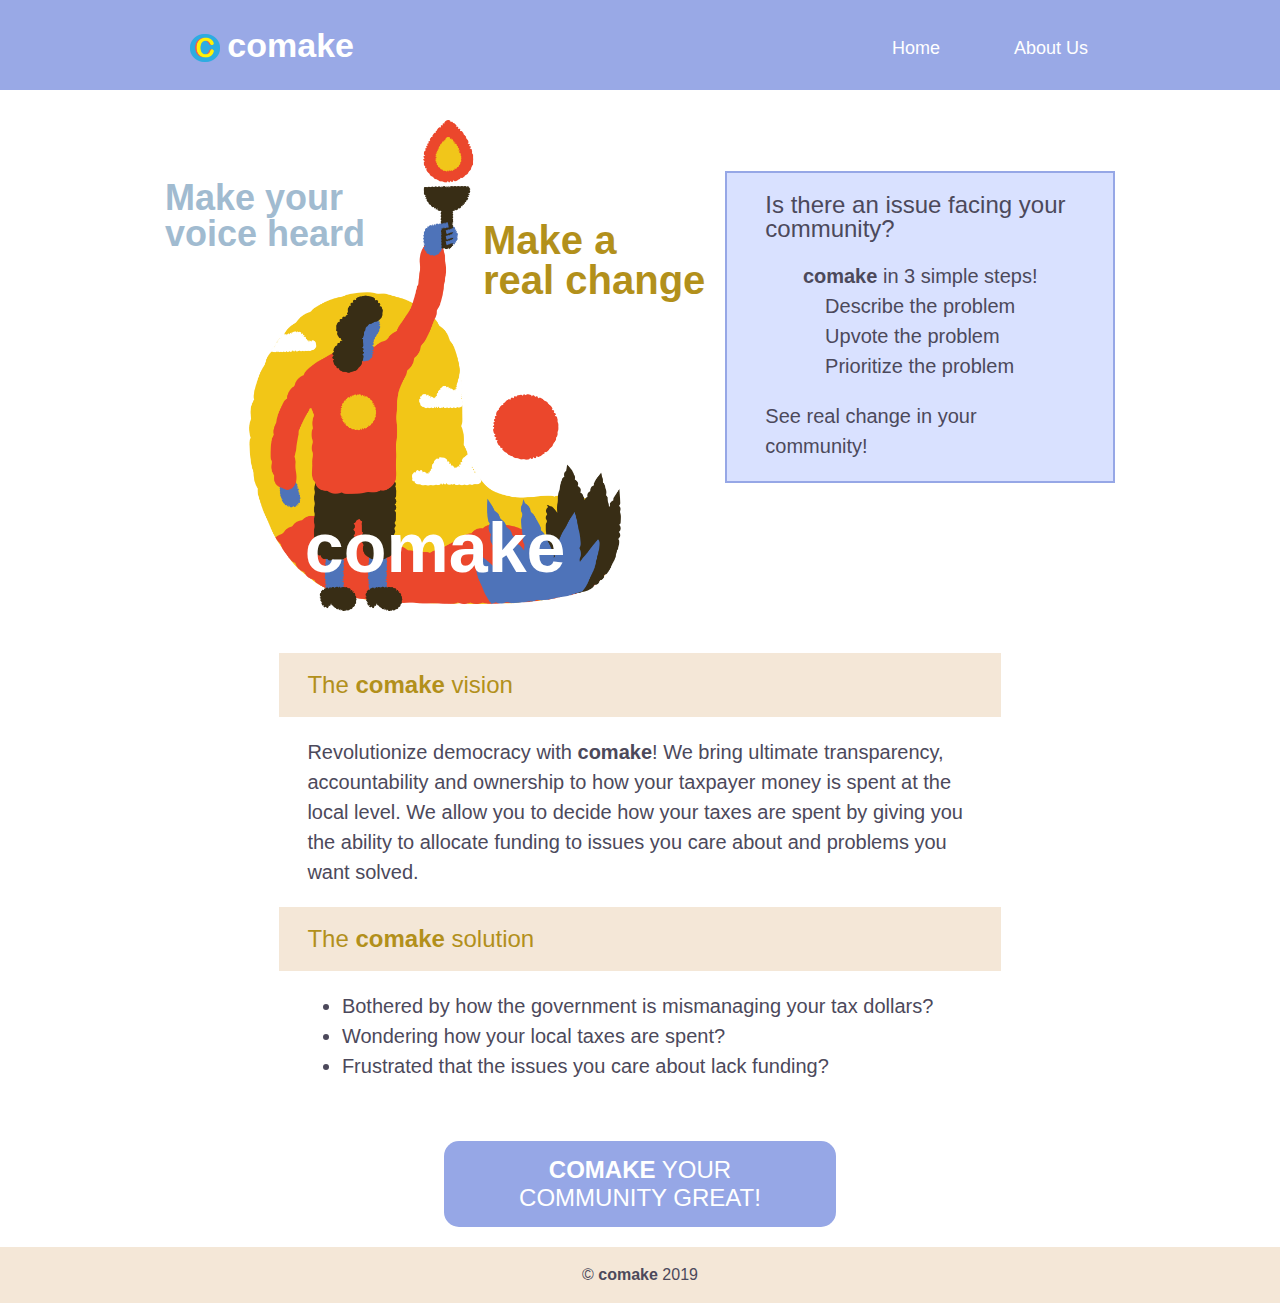
==== index.html @ a5e3b57f "Add logo" ====
<!DOCTYPE html>
<html lang="en">
  <head>
    <meta charset="UTF-8" />
    <meta name="viewport" content="width=device-width, initial-scale=1.0" />
    <meta http-equiv="X-UA-Compatible" content="ie=edge" />
    <title>Comake</title>
    <link rel="stylesheet" href="css/index.css" />
  </head>
  <body>
    <header class="nav-color">
      <div class="nav">
        <div class="logo">
          <img src="img/logo.png" alt="" />
          <h1>comake</h1>
        </div>
        <nav>
          <a href="index.html">Home</a>
          <a href="aboutus.html">About Us</a>
        </nav>
      </div>
    </header>

    <section class="wrapper">
      <div class="art">
        <div class="text1 fade1">
          Make your<br />
          voice heard
        </div>
        <div class="text2 fade2">
          Make a<br />
          real change
        </div>
        <div class="text3 fade3">
          comake
        </div>
        <div class="image">
          <img src="img/bermuda-success.png" alt="" />
        </div>
      </div>
      <div class="questions">
        <h2>Is there an issue facing your community?</h2>
        <p><strong>comake</strong> in 3 simple steps!</p>
        <ul>
          <li>Describe the problem</li>
          <li>Upvote the problem</li>
          <li>Prioritize the problem</li>
        </ul>
        <p>See real change in your community!</p>
      </div>
    </section>

    <section class="main">
      <div class="content about">
        <h2>The <strong>comake</strong> vision</h2>
        <p>
          Revolutionize democracy with <strong>comake</strong>! We bring
          ultimate transparency, accountability and ownership to how your
          taxpayer money is spent at the local level. We allow you to decide how
          your taxes are spent by giving you the ability to allocate funding to
          issues you care about and problems you want solved.
        </p>
      </div>
      <div class="content solutions">
        <h2>The <strong>comake</strong> solution</h2>
        <ul>
          <li>
            Bothered by how the government is mismanaging your tax dollars?
          </li>
          <li>Wondering how your local taxes are spent?</li>
          <li>
            Frustrated that the issues you care about lack funding?
          </li>
        </ul>
      </div>
    </section>

    <section class="login">
      <button><strong>comake</strong> your community great!</button>
    </section>

    <footer>&copy; <strong>comake</strong> 2019</footer>
  </body>
</html>
---- css/index.css ----
/** WARNING - USE AT OWN RISK */
/** IT IS AGAINST APPLE'S POLICY TO USE SF PRO FOR ANYTHING OTHER THAN iOS/tvOS/macOS/watchOS DESIGN & DEVELOPMENT */
/** https://sf.abarba.me/font.css */
/** https://sf.abarba.me/LICENSE.pdf */
/** 1. Copy/import this file into your main css/scss file */
/** 2. Change css font-family: to "SF Text", "SF Display" or "SF Mono" */
/** 3. Apply font-weight or italic to html elements */
/** THANK YOU */
/** I host these fonts on Cloudfront with SSL in all AWS regions for the best performance and reliability */
/** If you'd like to help offset costs, I'd very much appreciate a donation via Lisk https://lisk.io */
/** Address: 14987768355736502769L */
/** Delegate: andrew */
/*---------------------------------------------------------------------------*
 * SF UI Display
 *---------------------------------------------------------------------------*/
/** Black */
@font-face {
  font-family: "SF Display";
  font-weight: 900;
  src: url("https://sf.abarba.me/SF-UI-Display-Black.otf");
}
/** Bold */
@font-face {
  font-family: "SF Display";
  font-weight: 700;
  src: url("https://sf.abarba.me/SF-UI-Display-Bold.otf");
}
/** Heavy */
@font-face {
  font-family: "SF Display";
  font-weight: 800;
  src: url("https://sf.abarba.me/SF-UI-Display-Heavy.otf");
}
/** Light */
@font-face {
  font-family: "SF Display";
  font-weight: 200;
  src: url("https://sf.abarba.me/SF-UI-Display-Light.otf");
}
/** Medium */
@font-face {
  font-family: "SF Display";
  font-weight: 500;
  src: url("https://sf.abarba.me/SF-UI-Display-Medium.otf");
}
/** Regular */
@font-face {
  font-family: "SF Display";
  font-weight: 400;
  src: url("https://sf.abarba.me/SF-UI-Display-Regular.otf");
}
/** Semibold */
@font-face {
  font-family: "SF Display";
  font-weight: 600;
  src: url("https://sf.abarba.me/SF-UI-Display-Semibold.otf");
}
/** Thin */
@font-face {
  font-family: "SF Display";
  font-weight: 300;
  src: url("https://sf.abarba.me/SF-UI-Display-Thin.otf");
}
/** Ultralight */
@font-face {
  font-family: "SF Display";
  font-weight: 100;
  src: url("https://sf.abarba.me/SF-UI-Display-Ultralight.otf");
}
/*---------------------------------------------------------------------------*
   * SF UI Text
   *---------------------------------------------------------------------------*/
/** Bold */
@font-face {
  font-family: "SF Text";
  font-weight: 700;
  src: url("https://sf.abarba.me/SF-UI-Text-Bold.otf");
}
/** Bold Italic */
@font-face {
  font-family: "SF Text";
  font-weight: 700;
  font-style: italic;
  src: url("https://sf.abarba.me/SF-UI-Text-BoldItalic.otf");
}
/** Heavy */
@font-face {
  font-family: "SF Text";
  font-weight: 800;
  src: url("https://sf.abarba.me/SF-UI-Text-Heavy.otf");
}
/** Heavy Italic */
@font-face {
  font-family: "SF Text";
  font-weight: 800;
  font-style: italic;
  src: url("https://sf.abarba.me/SF-UI-Text-HeavyItalic.otf");
}
/** Light */
@font-face {
  font-family: "SF Text";
  font-weight: 200;
  src: url("https://sf.abarba.me/SF-UI-Text-Light.otf");
}
/** Light Italic */
@font-face {
  font-family: "SF Text";
  font-weight: 200;
  font-style: italic;
  src: url("https://sf.abarba.me/SF-UI-Text-HeavyItalic.otf");
}
/** Medium */
@font-face {
  font-family: "SF Text";
  font-weight: 500;
  src: url("https://sf.abarba.me/SF-UI-Text-Medium.otf");
}
/** Medium Italic */
@font-face {
  font-family: "SF Text";
  font-weight: 500;
  font-style: italic;
  src: url("https://sf.abarba.me/SF-UI-Text-MediumItalic.otf");
}
/** Regular */
@font-face {
  font-family: "SF Text";
  font-weight: 400;
  src: url("https://sf.abarba.me/SF-UI-Text-Regular.otf");
}
/** Regular Italic */
@font-face {
  font-family: "SF Text";
  font-weight: 400;
  font-style: italic;
  src: url("https://sf.abarba.me/SF-UI-Text-RegularItalic.otf");
}
/** Semibold */
@font-face {
  font-family: "SF Text";
  font-weight: 600;
  src: url("https://sf.abarba.me/SF-UI-Text-Semibold.otf");
}
/** Semibold Italic */
@font-face {
  font-family: "SF Text";
  font-weight: 600;
  font-style: italic;
  src: url("https://sf.abarba.me/SF-UI-Text-SemiboldItalic.otf");
}
/** Ultrathin */
@font-face {
  font-family: "SF Text";
  font-weight: 100;
  src: url("https://sf.abarba.me/SF-UI-Text-Ultrathin.otf");
}
/** Ultrathin Italic */
@font-face {
  font-family: "SF Text";
  font-weight: 100;
  font-style: italic;
  src: url("https://sf.abarba.me/SF-UI-Text-UltrathinItalic.otf");
}
/*---------------------------------------------------------------------------*
   * SF Mono
   *---------------------------------------------------------------------------*/
/** Bold */
@font-face {
  font-family: "SF Mono";
  font-weight: 700;
  src: url("https://sf.abarba.me/SFMono-Bold.otf");
}
/** Bold Italic */
@font-face {
  font-family: "SF Mono";
  font-weight: 700;
  font-style: italic;
  src: url("https://sf.abarba.me/SFMono-BoldItalic.otf");
}
/** Heavy */
@font-face {
  font-family: "SF Mono";
  font-weight: 800;
  src: url("https://sf.abarba.me/SFMono-Heavy.otf");
}
/** Heavy Italic */
@font-face {
  font-family: "SF Mono";
  font-weight: 800;
  font-style: italic;
  src: url("https://sf.abarba.me/SFMono-HeavyItalic.otf");
}
/** Light */
@font-face {
  font-family: "SF Mono";
  font-weight: 200;
  src: url("https://sf.abarba.me/SFMono-Light.otf");
}
/** Light Italic */
@font-face {
  font-family: "SF Mono";
  font-weight: 200;
  font-style: italic;
  src: url("https://sf.abarba.me/SFMono-HeavyItalic.otf");
}
/** Medium */
@font-face {
  font-family: "SF Mono";
  font-weight: 500;
  src: url("https://sf.abarba.me/SFMono-Medium.otf");
}
/** Medium Italic */
@font-face {
  font-family: "SF Mono";
  font-weight: 500;
  font-style: italic;
  src: url("https://sf.abarba.me/SFMono-MediumItalic.otf");
}
/** Regular */
@font-face {
  font-family: "SF Mono";
  font-weight: 400;
  src: url("https://sf.abarba.me/SFMono-Regular.otf");
}
/** Regular Italic */
@font-face {
  font-family: "SF Mono";
  font-weight: 400;
  font-style: italic;
  src: url("https://sf.abarba.me/SFMono-RegularItalic.otf");
}
/** Semibold */
@font-face {
  font-family: "SF Mono";
  font-weight: 600;
  src: url("https://sf.abarba.me/SFMono-Semibold.otf");
}
/** Semibold Italic */
@font-face {
  font-family: "SF Mono";
  font-weight: 600;
  font-style: italic;
  src: url("https://sf.abarba.me/SFMono-SemiboldItalic.otf");
}
/* http://meyerweb.com/eric/tools/css/reset/ 
   v2.0 | 20110126
   License: none (public domain)
*/
html,
body,
div,
span,
applet,
object,
iframe,
h1,
h2,
h3,
h4,
h5,
h6,
p,
blockquote,
pre,
a,
abbr,
acronym,
address,
big,
cite,
code,
del,
dfn,
em,
img,
ins,
kbd,
q,
s,
samp,
small,
strike,
strong,
sub,
sup,
tt,
var,
b,
u,
i,
center,
dl,
dt,
dd,
ol,
ul,
li,
fieldset,
form,
label,
legend,
table,
caption,
tbody,
tfoot,
thead,
tr,
th,
td,
article,
aside,
canvas,
details,
embed,
figure,
figcaption,
footer,
header,
hgroup,
menu,
nav,
output,
ruby,
section,
summary,
time,
mark,
audio,
video {
  margin: 0;
  padding: 0;
  border: 0;
  font-size: 100%;
  font: inherit;
  vertical-align: baseline;
}
/* HTML5 display-role reset for older browsers */
article,
aside,
details,
figcaption,
figure,
footer,
header,
hgroup,
menu,
nav,
section {
  display: block;
}
body {
  line-height: 1;
}
ol,
ul {
  list-style: none;
}
blockquote,
q {
  quotes: none;
}
blockquote:before,
blockquote:after,
q:before,
q:after {
  content: "";
  content: none;
}
table {
  border-collapse: collapse;
  border-spacing: 0;
}
* {
  margin: 0;
  padding: 0;
  box-sizing: border-box;
  max-width: 100%;
}
html {
  font-size: 62.5%;
}
html,
body {
  font-family: "SF Display", sans-serif;
  color: #4c495b;
}
body {
  display: flex;
  justify-content: center;
  align-items: center;
  flex-direction: column;
}
h1,
h2,
h3,
h4,
h5 {
  font-family: "SF Display", sans-serif;
  color: #b2901b;
}
h1 {
  font-size: 3.4rem;
  font-weight: 800;
  color: #ffffff;
}
h2 {
  font-size: 2.4rem;
  font-weight: 500;
  padding-bottom: 2rem;
}
h3 {
  font-size: 1.8rem;
  padding-bottom: 2rem;
}
a {
  font-size: 1.8rem;
  line-height: 1.5;
  padding: 0.2rem;
}
p {
  font-size: 1.6rem;
  line-height: 1.5;
  font-weight: 400;
  max-width: 65ch;
}
li {
  font-size: 1.6rem;
  line-height: 1.5;
  max-width: 65ch;
}
strong {
  font-weight: bolder;
}
section,
footer {
  padding: 2rem 0;
}
img,
embed,
object,
video {
  max-width: 100%;
}
.nav-color {
  position: fixed;
  z-index: 9999;
  top: 0;
  width: 100%;
  height: 9rem;
  background-color: #96a7e6;
  opacity: 0.97;
  display: flex;
  justify-content: center;
  align-items: center;
}
.nav-color .nav {
  width: 100%;
  display: flex;
  justify-content: center;
  align-items: center;
  flex-direction: column;
}
@media (min-width: 500px) {
  .nav-color .nav {
    width: 90%;
    flex-direction: row;
    padding: 0;
    justify-content: space-between;
  }
}
@media (min-width: 1000px) {
  .nav-color .nav {
    width: 900px;
  }
}
.nav-color .nav .logo {
  display: flex;
  justify-content: center;
  align-items: center;
  width: 164px;
  justify-content: space-between;
  align-items: flex-end;
}
.nav-color .nav .logo img {
  width: 30px;
}
.nav-color .nav nav {
  width: 50%;
  display: flex;
  justify-content: space-between;
  margin-top: 0.6rem;
}
@media (min-width: 500px) {
  .nav-color .nav nav {
    width: 200px;
  }
}
.nav-color .nav nav a {
  color: #ffffff;
  width: auto;
  text-align: center;
  text-decoration: none;
  overflow: hidden;
  white-space: nowrap;
  transition: 0.3s ease-in-out;
}
.nav-color .nav nav a:visited {
  color: #ffffff;
}
.nav-color .nav nav a:hover {
  color: #4c495b;
}
.art {
  margin-top: 10rem;
  position: relative;
  width: 90%;
  display: flex;
  justify-content: center;
  align-items: center;
}
.art .text1 {
  position: absolute;
  font-family: "SF Display", sans-serif;
  font-weight: bold;
  top: 5rem;
  left: 2%;
  color: #a1bbd0;
  font-size: 2.4rem;
}
@media (max-width: 350px) {
  .art .text1 {
    font-size: 2rem;
  }
}
@media (min-width: 500px) {
  .art .text1 {
    font-size: 3rem;
    left: -4%;
    top: 6rem;
  }
}
@media (min-width: 800px) {
  .art .text1 {
    font-size: 3.6rem;
    left: -30%;
    top: 6rem;
  }
}
@media (min-width: 1000px) {
  .art .text1 {
    left: 0%;
  }
}
.art .text2 {
  position: absolute;
  font-family: "SF Display", sans-serif;
  font-weight: bold;
  top: 12rem;
  right: -2%;
  color: #b2901b;
  font-size: 2.6rem;
}
@media (max-width: 350px) {
  .art .text2 {
    font-size: 2.2rem;
  }
}
@media (min-width: 500px) {
  .art .text2 {
    top: 10rem;
    right: -8%;
    font-size: 3.2rem;
  }
}
@media (min-width: 800px) {
  .art .text2 {
    top: 10rem;
    right: -30%;
    font-size: 4rem;
  }
}
@media (min-width: 1000px) {
  .art .text2 {
    right: 0%;
  }
}
.art .text3 {
  position: absolute;
  font-family: "SF Display", sans-serif;
  font-weight: bold;
  bottom: 7%;
  text-align: center;
  color: #ffffff;
  font-size: 6rem;
  font-weight: 800;
}
@media (max-width: 350px) {
  .art .text3 {
    font-size: 5rem;
  }
}
@media (min-width: 500px) {
  .art .text3 {
    bottom: 3rem;
    font-size: 7rem;
  }
}
.art .fade1 {
  animation-name: fadetext1;
  animation-duration: 5s;
  animation-timing-function: linear;
  animation-iteration-count: infinite;
}
.art .fade2 {
  animation-name: fadetext2;
  animation-duration: 5s;
  animation-timing-function: linear;
  animation-iteration-count: infinite;
}
.art .fade3 {
  animation-name: fadetext3;
  animation-duration: 5s;
  animation-timing-function: linear;
  animation-iteration-count: infinite;
}
@keyframes fadetext1 {
  0% {
    opacity: 0;
  }
  5% {
    opacity: 1;
  }
  20% {
    opacity: 1;
  }
  25% {
    opacity: 0;
  }
  100% {
    opacity: 0;
  }
}
@keyframes fadetext2 {
  0% {
    opacity: 0;
  }
  25% {
    opacity: 0;
  }
  30% {
    opacity: 1;
  }
  45% {
    opacity: 1;
  }
  50% {
    opacity: 0;
  }
  100% {
    opacity: 0;
  }
}
@keyframes fadetext3 {
  0% {
    opacity: 0;
  }
  50% {
    opacity: 0;
  }
  55% {
    opacity: 1;
  }
  95% {
    opacity: 1;
  }
  100% {
    opacity: 0;
  }
}
.art .image {
  max-width: 100%;
}
@media (min-width: 500px) {
  .art .image {
    max-width: 372px;
  }
}
.wrapper2 {
  position: relative;
  width: 100%;
  display: flex;
  justify-content: center;
  align-items: center;
}
.wrapper2 .text4 {
  position: absolute;
  font-family: "SF Display", sans-serif;
  font-weight: bold;
  top: 13rem;
  color: #4c495b;
  font-size: 5rem;
  z-index: -1;
}
.wrapper2 .text5 {
  position: absolute;
  font-family: "SF Display", sans-serif;
  font-weight: bold;
  top: 23rem;
  color: #a1bbd0;
  font-size: 5rem;
  z-index: -1;
}
.wrapper2 .text6 {
  position: absolute;
  font-family: "SF Display", sans-serif;
  font-weight: bold;
  top: 33rem;
  color: #9eabbe;
  font-size: 5rem;
  z-index: 1;
}
.wrapper2 .fade4 {
  animation-name: fadetext4;
  animation-duration: 12s;
  animation-timing-function: linear;
  animation-iteration-count: infinite;
}
.wrapper2 .fade5 {
  animation-name: fadetext5;
  animation-duration: 12s;
  animation-timing-function: linear;
  animation-iteration-count: infinite;
}
.wrapper2 .fade6 {
  animation-name: fadetext6;
  animation-duration: 12s;
  animation-timing-function: linear;
  animation-iteration-count: infinite;
}
@keyframes fadetext4 {
  0% {
    opacity: 0;
    right: 0%;
  }
  6% {
    opacity: 1;
  }
  12% {
    opacity: 1;
  }
  18% {
    opacity: 0;
    right: 90%;
  }
  100% {
    opacity: 0;
  }
}
@keyframes fadetext5 {
  0% {
    opacity: 0;
  }
  24% {
    opacity: 0;
    right: 0%;
  }
  30% {
    opacity: 1;
  }
  36% {
    opacity: 1;
  }
  42% {
    opacity: 0;
    right: 90%;
  }
  100% {
    opacity: 0;
  }
}
@keyframes fadetext6 {
  0% {
    opacity: 0;
  }
  48% {
    opacity: 0;
    right: 0%;
  }
  54% {
    opacity: 1;
  }
  60% {
    opacity: 1;
  }
  66% {
    opacity: 0;
    right: 90%;
  }
  100% {
    opacity: 0;
  }
}
.wrapper {
  display: flex;
  justify-content: center;
  align-items: center;
  flex-direction: column;
}
@media (min-width: 1000px) {
  .wrapper {
    flex-direction: row;
    width: 950px;
  }
}
.wrapper .questions {
  width: 100%;
  background-color: #d9e1ff;
  border: 2px solid #96a7e6;
  display: flex;
  justify-content: center;
  align-items: center;
  flex-direction: column;
  padding: 2rem 4%;
  margin-top: 2rem;
}
@media (min-width: 1000px) {
  .wrapper .questions {
    width: 60%;
    margin-left: 2rem;
  }
}
.wrapper .questions h2 {
  background-color: #d9e1ff;
  color: #4c495b;
  padding-top: 0;
}
.wrapper .questions ul {
  padding-top: 0;
  padding-bottom: 2rem;
}
.wrapper .questions ul li {
  font-size: 2rem;
}
.wrapper .questions p {
  font-size: 2rem;
  padding: 0;
}
.art2 {
  margin-top: 5rem;
}
.art2 .image {
  max-width: 100%;
}
@media (min-width: 500px) {
  .art2 .image {
    max-width: 372px;
  }
}
.content h2 {
  background-color: #f4e7d7;
  padding: 2rem 4%;
}
.content p {
  padding: 2rem 4%;
  font-size: 2rem;
}
.content ul {
  list-style: disc outside;
  padding: 2rem;
  margin-left: 6%;
}
.content li {
  font-size: 2rem;
}
.team {
  background-color: #f4e7d7;
  padding: 2rem 4%;
}
.profile {
  padding: 2rem 4%;
  border-bottom: 1px dashed #b2901b;
  display: flex;
  justify-content: center;
  align-items: center;
  flex-direction: column;
}
.profile:last-child {
  border-bottom: none;
}
@media (min-width: 500px) {
  .profile {
    flex-direction: row;
    align-items: space-between;
  }
}
.profile img {
  max-width: 70%;
  border-radius: 2rem;
  margin-bottom: 2rem;
}
@media (min-width: 500px) {
  .profile img {
    max-width: 200px;
    margin-bottom: 0;
    margin-right: 2rem;
  }
}
.profile .fas,
.profile .fab {
  color: #4c495b;
  padding: 3%;
}
.login {
  display: flex;
  justify-content: center;
  align-items: center;
}
.login button {
  background-color: #96a7e6;
  border: none;
  width: 80%;
  padding: 1.5rem 3rem;
  color: #ffffff;
  font-family: "SF Display", sans-serif;
  font-size: 1.8rem;
  text-transform: uppercase;
  border-radius: 1.5rem;
  cursor: pointer;
  transition: 0.3s ease-in-out;
}
@media (min-width: 500px) {
  .login button {
    font-size: 2.4rem;
  }
}
.login button:hover {
  color: #96a7e6;
  background-color: #d9e1ff;
}
footer {
  width: 100%;
  text-align: center;
  background-color: #f4e7d7;
  font-size: 1.6rem;
}
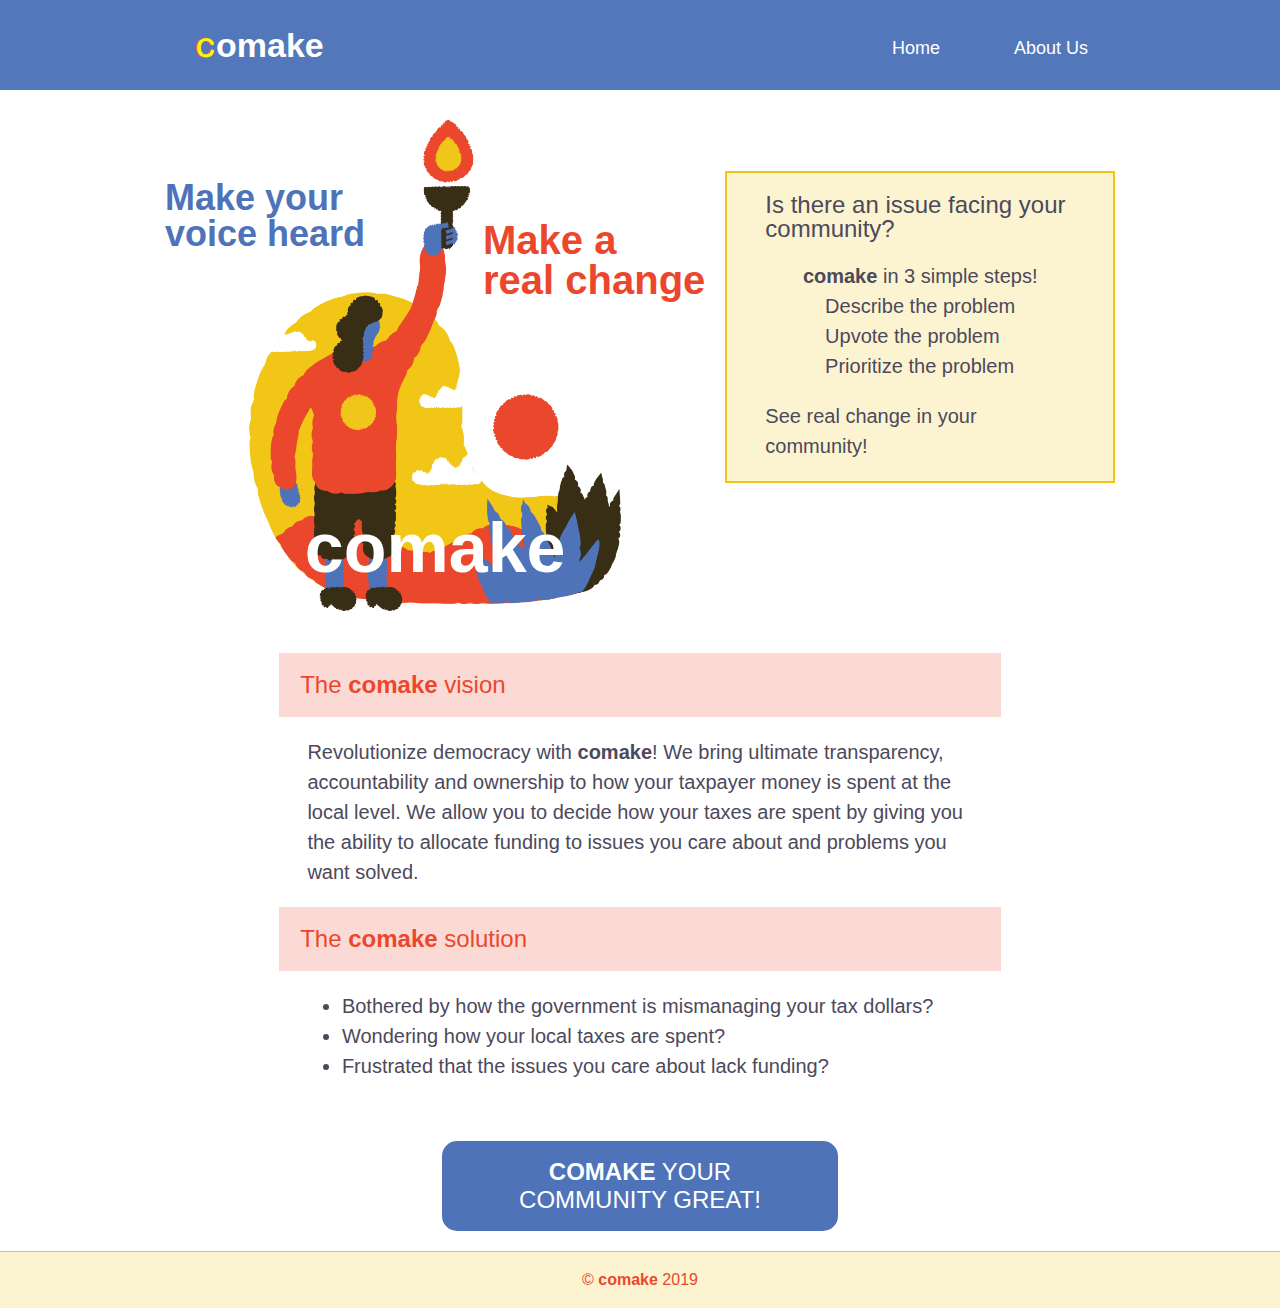
==== commit b77c1906: "Update logo" ====
--- a/index.html
+++ b/index.html
@@ -11,8 +11,8 @@
     <header class="nav-color">
       <div class="nav">
         <div class="logo">
-          <img src="img/logo.png" alt="" />
-          <h1>comake</h1>
+          <img src="img/logo2.svg" alt="" />
+          <h1>omake</h1>
         </div>
         <nav>
           <a href="index.html">Home</a>
--- a/css/index.css
+++ b/css/index.css
@@ -396,7 +396,7 @@
 h4,
 h5 {
   font-family: "SF Display", sans-serif;
-  color: #b2901b;
+  color: #eb472c;
 }
 h1 {
   font-size: 3.4rem;
@@ -447,7 +447,7 @@
   top: 0;
   width: 100%;
   height: 9rem;
-  background-color: #96a7e6;
+  background-color: #4e73b9;
   opacity: 0.97;
   display: flex;
   justify-content: center;
@@ -475,14 +475,13 @@
 }
 .nav-color .nav .logo {
   display: flex;
+  align-items: center;
   justify-content: center;
-  align-items: center;
-  width: 164px;
-  justify-content: space-between;
   align-items: flex-end;
 }
 .nav-color .nav .logo img {
   width: 30px;
+  margin-right: -4px;
 }
 .nav-color .nav nav {
   width: 50%;
@@ -508,7 +507,7 @@
   color: #ffffff;
 }
 .nav-color .nav nav a:hover {
-  color: #4c495b;
+  color: #f2c617;
 }
 .art {
   margin-top: 10rem;
@@ -522,10 +521,10 @@
   position: absolute;
   font-family: "SF Display", sans-serif;
   font-weight: bold;
+  color: #4e73b9;
+  font-size: 2.4rem;
   top: 5rem;
   left: 2%;
-  color: #a1bbd0;
-  font-size: 2.4rem;
 }
 @media (max-width: 350px) {
   .art .text1 {
@@ -535,15 +534,14 @@
 @media (min-width: 500px) {
   .art .text1 {
     font-size: 3rem;
+    top: 6rem;
     left: -4%;
-    top: 6rem;
   }
 }
 @media (min-width: 800px) {
   .art .text1 {
     font-size: 3.6rem;
     left: -30%;
-    top: 6rem;
   }
 }
 @media (min-width: 1000px) {
@@ -555,10 +553,10 @@
   position: absolute;
   font-family: "SF Display", sans-serif;
   font-weight: bold;
+  color: #eb472c;
+  font-size: 2.6rem;
   top: 12rem;
   right: -2%;
-  color: #b2901b;
-  font-size: 2.6rem;
 }
 @media (max-width: 350px) {
   .art .text2 {
@@ -567,16 +565,15 @@
 }
 @media (min-width: 500px) {
   .art .text2 {
+    font-size: 3.2rem;
     top: 10rem;
     right: -8%;
-    font-size: 3.2rem;
   }
 }
 @media (min-width: 800px) {
   .art .text2 {
-    top: 10rem;
+    font-size: 4rem;
     right: -30%;
-    font-size: 4rem;
   }
 }
 @media (min-width: 1000px) {
@@ -588,11 +585,11 @@
   position: absolute;
   font-family: "SF Display", sans-serif;
   font-weight: bold;
-  bottom: 7%;
-  text-align: center;
   color: #ffffff;
   font-size: 6rem;
   font-weight: 800;
+  text-align: center;
+  bottom: 7%;
 }
 @media (max-width: 350px) {
   .art .text3 {
@@ -601,8 +598,8 @@
 }
 @media (min-width: 500px) {
   .art .text3 {
+    font-size: 7rem;
     bottom: 3rem;
-    font-size: 7rem;
   }
 }
 .art .fade1 {
@@ -696,28 +693,28 @@
   position: absolute;
   font-family: "SF Display", sans-serif;
   font-weight: bold;
-  top: 13rem;
-  color: #4c495b;
+  color: #f2c617;
   font-size: 5rem;
   z-index: -1;
+  top: 13rem;
 }
 .wrapper2 .text5 {
   position: absolute;
   font-family: "SF Display", sans-serif;
   font-weight: bold;
-  top: 23rem;
-  color: #a1bbd0;
+  color: #eb472c;
   font-size: 5rem;
   z-index: -1;
+  top: 23rem;
 }
 .wrapper2 .text6 {
   position: absolute;
   font-family: "SF Display", sans-serif;
   font-weight: bold;
-  top: 33rem;
-  color: #9eabbe;
+  color: #4e73b9;
   font-size: 5rem;
   z-index: 1;
+  top: 33rem;
 }
 .wrapper2 .fade4 {
   animation-name: fadetext4;
@@ -814,8 +811,9 @@
 }
 .wrapper .questions {
   width: 100%;
-  background-color: #d9e1ff;
-  border: 2px solid #96a7e6;
+  background-color: rgba(242, 198, 23, 0.2);
+  border-top: 2px solid #f2c617;
+  border-bottom: 2px solid #f2c617;
   display: flex;
   justify-content: center;
   align-items: center;
@@ -823,6 +821,11 @@
   padding: 2rem 4%;
   margin-top: 2rem;
 }
+@media (min-width: 500px) {
+  .wrapper .questions {
+    border: 2px solid #f2c617;
+  }
+}
 @media (min-width: 1000px) {
   .wrapper .questions {
     width: 60%;
@@ -830,7 +833,6 @@
   }
 }
 .wrapper .questions h2 {
-  background-color: #d9e1ff;
   color: #4c495b;
   padding-top: 0;
 }
@@ -857,8 +859,8 @@
   }
 }
 .content h2 {
-  background-color: #f4e7d7;
-  padding: 2rem 4%;
+  background-color: rgba(235, 71, 44, 0.2);
+  padding: 2rem 3%;
 }
 .content p {
   padding: 2rem 4%;
@@ -873,12 +875,12 @@
   font-size: 2rem;
 }
 .team {
-  background-color: #f4e7d7;
-  padding: 2rem 4%;
+  background-color: rgba(235, 71, 44, 0.2);
+  padding: 2rem 3%;
 }
 .profile {
   padding: 2rem 4%;
-  border-bottom: 1px dashed #b2901b;
+  border-bottom: 1px dashed #4e73b9;
   display: flex;
   justify-content: center;
   align-items: center;
@@ -916,8 +918,8 @@
   align-items: center;
 }
 .login button {
-  background-color: #96a7e6;
-  border: none;
+  background-color: #4e73b9;
+  border: 2px solid #4e73b9;
   width: 80%;
   padding: 1.5rem 3rem;
   color: #ffffff;
@@ -934,12 +936,14 @@
   }
 }
 .login button:hover {
-  color: #96a7e6;
-  background-color: #d9e1ff;
+  color: #4e73b9;
+  background-color: rgba(78, 115, 185, 0.3);
 }
 footer {
   width: 100%;
   text-align: center;
-  background-color: #f4e7d7;
+  color: #eb472c;
+  background-color: rgba(242, 198, 23, 0.2);
+  border-top: 1px solid #f2c617;
   font-size: 1.6rem;
 }
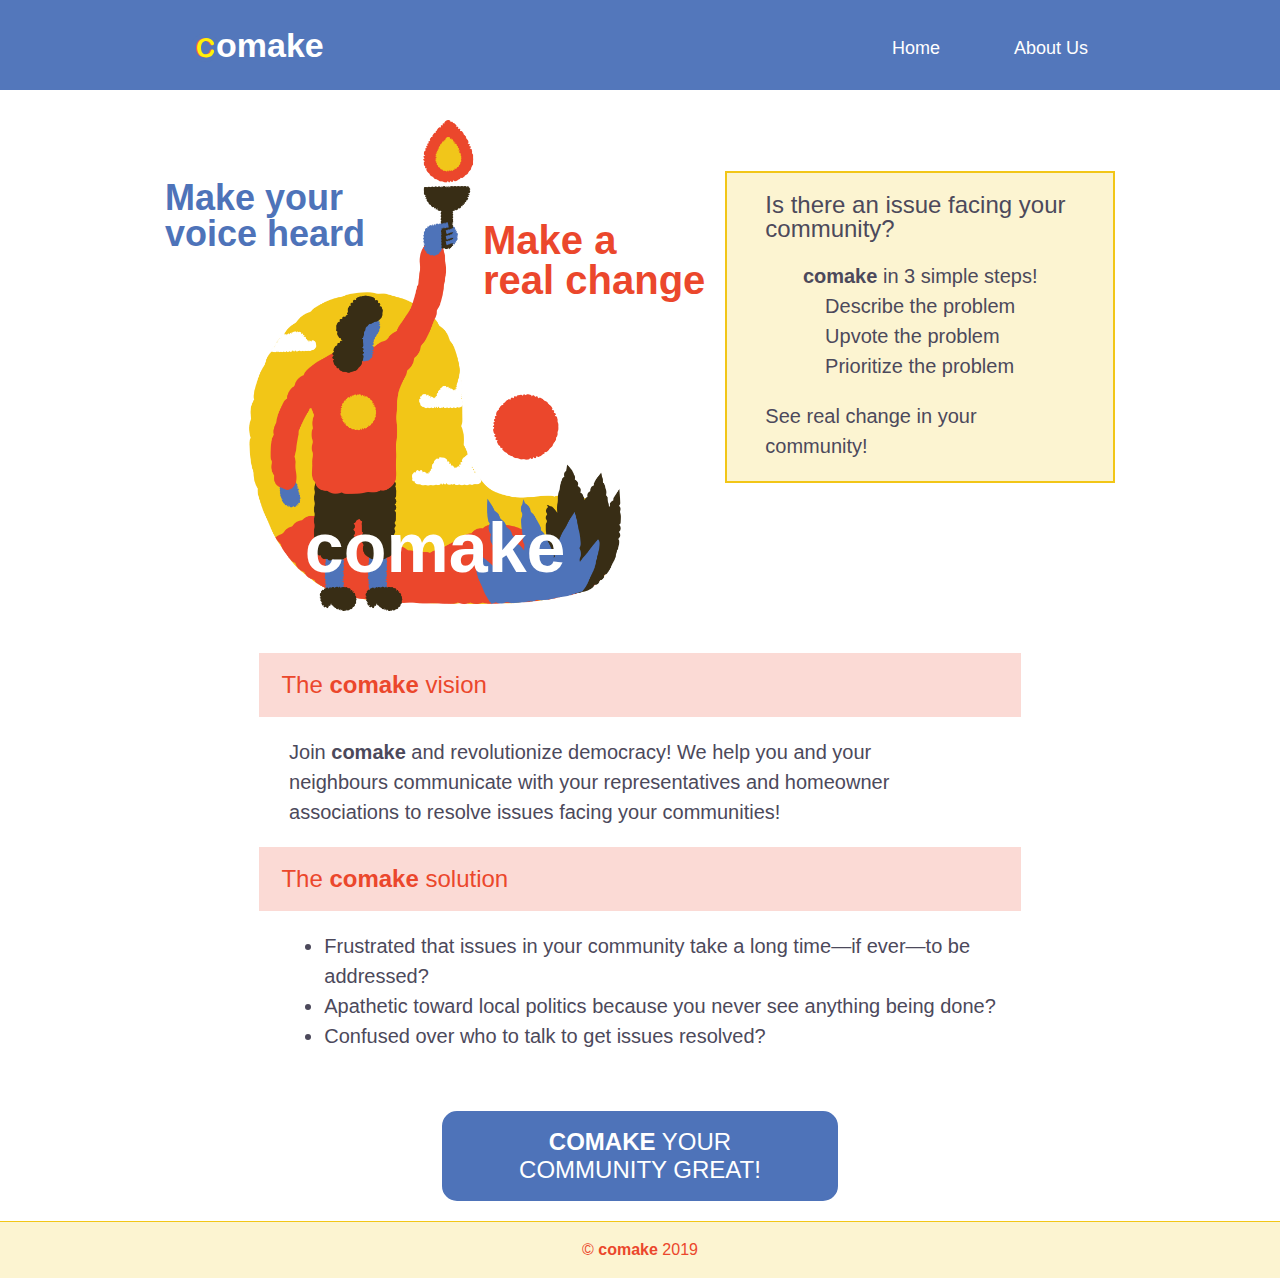
==== commit 780628f4: "Update copy" ====
--- a/index.html
+++ b/index.html
@@ -54,22 +54,24 @@
       <div class="content about">
         <h2>The <strong>comake</strong> vision</h2>
         <p>
-          Revolutionize democracy with <strong>comake</strong>! We bring
-          ultimate transparency, accountability and ownership to how your
-          taxpayer money is spent at the local level. We allow you to decide how
-          your taxes are spent by giving you the ability to allocate funding to
-          issues you care about and problems you want solved.
+          Join <strong>comake</strong> and revolutionize democracy! We help you
+          and your neighbours communicate with your representatives and
+          homeowner associations to resolve issues facing your communities!
         </p>
       </div>
       <div class="content solutions">
         <h2>The <strong>comake</strong> solution</h2>
         <ul>
           <li>
-            Bothered by how the government is mismanaging your tax dollars?
+            Frustrated that issues in your community take a long time&mdash;if
+            ever&mdash;to be addressed?
           </li>
-          <li>Wondering how your local taxes are spent?</li>
           <li>
-            Frustrated that the issues you care about lack funding?
+            Apathetic toward local politics because you never see anything being
+            done?
+          </li>
+          <li>
+            Confused over who to talk to get issues resolved?
           </li>
         </ul>
       </div>
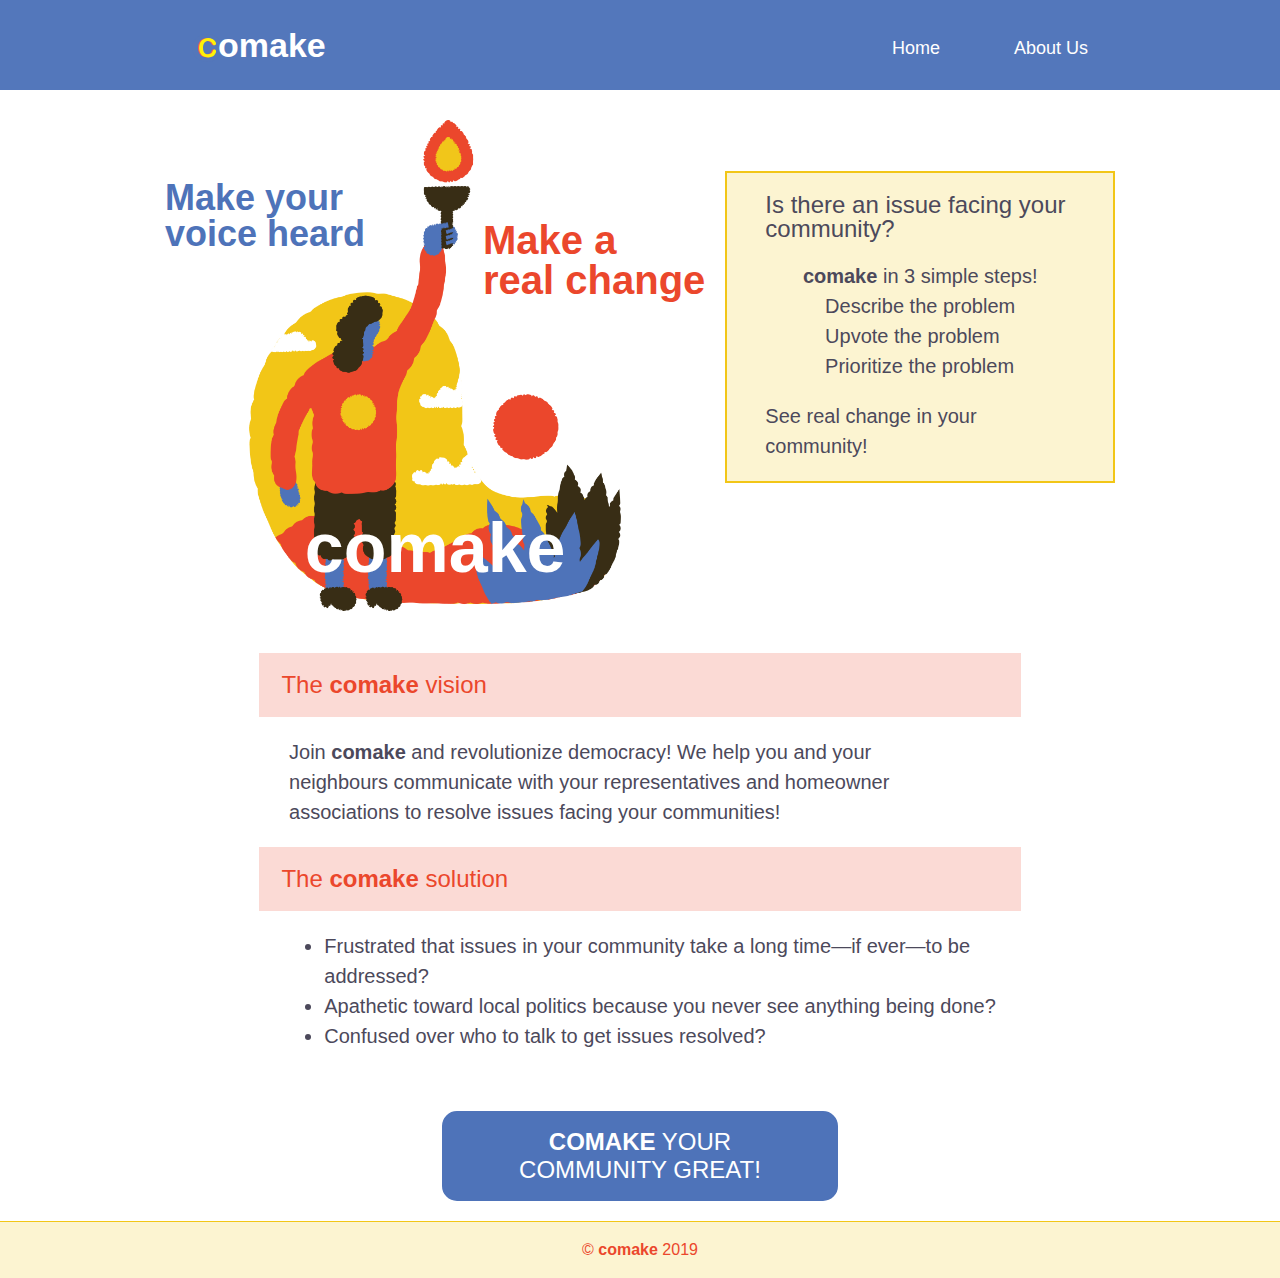
==== commit 8b34d514: "Make logo active link" ====
--- a/index.html
+++ b/index.html
@@ -11,8 +11,10 @@
     <header class="nav-color">
       <div class="nav">
         <div class="logo">
-          <img src="img/logo2.svg" alt="" />
-          <h1>omake</h1>
+          <a href="index.html">
+            <img src="img/logo2.svg" alt="" />
+            <h1>omake</h1>
+          </a>
         </div>
         <nav>
           <a href="index.html">Home</a>
--- a/css/index.css
+++ b/css/index.css
@@ -473,15 +473,16 @@
     width: 900px;
   }
 }
-.nav-color .nav .logo {
+.nav-color .nav .logo a {
+  text-decoration: none;
   display: flex;
+  justify-content: center;
   align-items: center;
-  justify-content: center;
-  align-items: flex-end;
-}
-.nav-color .nav .logo img {
+}
+.nav-color .nav .logo a img {
   width: 30px;
   margin-right: -4px;
+  margin-top: 6px;
 }
 .nav-color .nav nav {
   width: 50%;
@@ -501,6 +502,8 @@
   text-decoration: none;
   overflow: hidden;
   white-space: nowrap;
+  -webkit-transition: 0.3s ease-in-out;
+  -o-transition: 0.3s ease-in-out;
   transition: 0.3s ease-in-out;
 }
 .nav-color .nav nav a:visited {
@@ -603,22 +606,51 @@
   }
 }
 .art .fade1 {
+  -webkit-animation-name: fadetext1;
   animation-name: fadetext1;
+  -webkit-animation-duration: 5s;
   animation-duration: 5s;
+  -webkit-animation-timing-function: linear;
   animation-timing-function: linear;
+  -webkit-animation-iteration-count: infinite;
   animation-iteration-count: infinite;
 }
 .art .fade2 {
+  -webkit-animation-name: fadetext2;
   animation-name: fadetext2;
+  -webkit-animation-duration: 5s;
   animation-duration: 5s;
+  -webkit-animation-timing-function: linear;
   animation-timing-function: linear;
+  -webkit-animation-iteration-count: infinite;
   animation-iteration-count: infinite;
 }
 .art .fade3 {
+  -webkit-animation-name: fadetext3;
   animation-name: fadetext3;
+  -webkit-animation-duration: 5s;
   animation-duration: 5s;
+  -webkit-animation-timing-function: linear;
   animation-timing-function: linear;
+  -webkit-animation-iteration-count: infinite;
   animation-iteration-count: infinite;
+}
+@-webkit-keyframes fadetext1 {
+  0% {
+    opacity: 0;
+  }
+  5% {
+    opacity: 1;
+  }
+  20% {
+    opacity: 1;
+  }
+  25% {
+    opacity: 0;
+  }
+  100% {
+    opacity: 0;
+  }
 }
 @keyframes fadetext1 {
   0% {
@@ -637,6 +669,26 @@
     opacity: 0;
   }
 }
+@-webkit-keyframes fadetext2 {
+  0% {
+    opacity: 0;
+  }
+  25% {
+    opacity: 0;
+  }
+  30% {
+    opacity: 1;
+  }
+  45% {
+    opacity: 1;
+  }
+  50% {
+    opacity: 0;
+  }
+  100% {
+    opacity: 0;
+  }
+}
 @keyframes fadetext2 {
   0% {
     opacity: 0;
@@ -652,6 +704,23 @@
   }
   50% {
     opacity: 0;
+  }
+  100% {
+    opacity: 0;
+  }
+}
+@-webkit-keyframes fadetext3 {
+  0% {
+    opacity: 0;
+  }
+  50% {
+    opacity: 0;
+  }
+  55% {
+    opacity: 1;
+  }
+  95% {
+    opacity: 1;
   }
   100% {
     opacity: 0;
@@ -717,22 +786,53 @@
   top: 33rem;
 }
 .wrapper2 .fade4 {
+  -webkit-animation-name: fadetext4;
   animation-name: fadetext4;
+  -webkit-animation-duration: 12s;
   animation-duration: 12s;
+  -webkit-animation-timing-function: linear;
   animation-timing-function: linear;
+  -webkit-animation-iteration-count: infinite;
   animation-iteration-count: infinite;
 }
 .wrapper2 .fade5 {
+  -webkit-animation-name: fadetext5;
   animation-name: fadetext5;
+  -webkit-animation-duration: 12s;
   animation-duration: 12s;
+  -webkit-animation-timing-function: linear;
   animation-timing-function: linear;
+  -webkit-animation-iteration-count: infinite;
   animation-iteration-count: infinite;
 }
 .wrapper2 .fade6 {
+  -webkit-animation-name: fadetext6;
   animation-name: fadetext6;
+  -webkit-animation-duration: 12s;
   animation-duration: 12s;
+  -webkit-animation-timing-function: linear;
   animation-timing-function: linear;
+  -webkit-animation-iteration-count: infinite;
   animation-iteration-count: infinite;
+}
+@-webkit-keyframes fadetext4 {
+  0% {
+    opacity: 0;
+    right: 0%;
+  }
+  6% {
+    opacity: 1;
+  }
+  12% {
+    opacity: 1;
+  }
+  18% {
+    opacity: 0;
+    right: 90%;
+  }
+  100% {
+    opacity: 0;
+  }
 }
 @keyframes fadetext4 {
   0% {
@@ -753,6 +853,28 @@
     opacity: 0;
   }
 }
+@-webkit-keyframes fadetext5 {
+  0% {
+    opacity: 0;
+  }
+  24% {
+    opacity: 0;
+    right: 0%;
+  }
+  30% {
+    opacity: 1;
+  }
+  36% {
+    opacity: 1;
+  }
+  42% {
+    opacity: 0;
+    right: 90%;
+  }
+  100% {
+    opacity: 0;
+  }
+}
 @keyframes fadetext5 {
   0% {
     opacity: 0;
@@ -768,6 +890,28 @@
     opacity: 1;
   }
   42% {
+    opacity: 0;
+    right: 90%;
+  }
+  100% {
+    opacity: 0;
+  }
+}
+@-webkit-keyframes fadetext6 {
+  0% {
+    opacity: 0;
+  }
+  48% {
+    opacity: 0;
+    right: 0%;
+  }
+  54% {
+    opacity: 1;
+  }
+  60% {
+    opacity: 1;
+  }
+  66% {
     opacity: 0;
     right: 90%;
   }
@@ -907,10 +1051,28 @@
     margin-right: 2rem;
   }
 }
-.profile .fas,
-.profile .fab {
+.profile .contact-options {
+  display: flex;
+  justify-content: center;
+  align-items: center;
+  justify-content: space-evenly;
+  padding-top: 1rem;
+}
+@media (min-width: 500px) {
+  .profile .contact-options {
+    justify-content: flex-start;
+  }
+}
+.profile .contact-options .fas,
+.profile .contact-options .fab {
   color: #4c495b;
   padding: 3%;
+}
+@media (min-width: 500px) {
+  .profile .contact-options .fas,
+  .profile .contact-options .fab {
+    margin-right: 2.4rem;
+  }
 }
 .login {
   display: flex;
@@ -928,6 +1090,8 @@
   text-transform: uppercase;
   border-radius: 1.5rem;
   cursor: pointer;
+  -webkit-transition: 0.3s ease-in-out;
+  -o-transition: 0.3s ease-in-out;
   transition: 0.3s ease-in-out;
 }
 @media (min-width: 500px) {
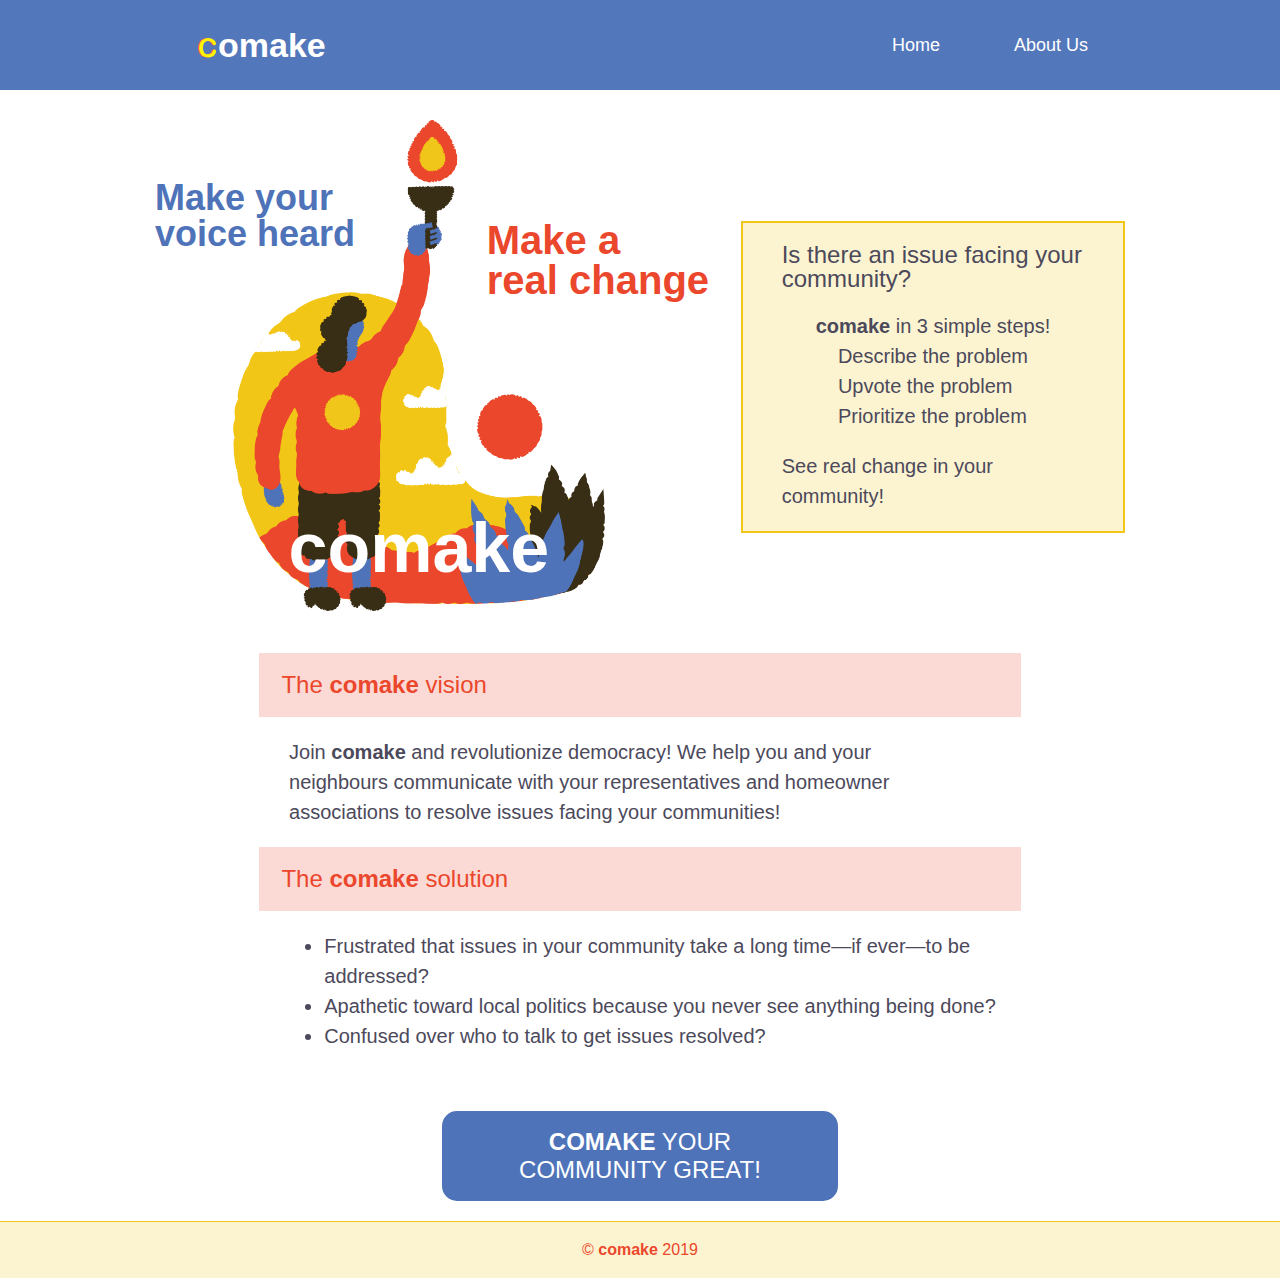
==== commit 2121b519: "Update team page with content and fix layout issue" ====
--- a/index.html
+++ b/index.html
@@ -12,7 +12,7 @@
       <div class="nav">
         <div class="logo">
           <a href="index.html">
-            <img src="img/logo2.svg" alt="" />
+            <img src="img/logo2.svg" alt="Comake logo" />
             <h1>omake</h1>
           </a>
         </div>
--- a/css/index.css
+++ b/css/index.css
@@ -488,11 +488,12 @@
   width: 50%;
   display: flex;
   justify-content: space-between;
-  margin-top: 0.6rem;
+  margin-bottom: 1rem;
 }
 @media (min-width: 500px) {
   .nav-color .nav nav {
     width: 200px;
+    margin-bottom: 0;
   }
 }
 .nav-color .nav nav a {
@@ -513,7 +514,6 @@
   color: #f2c617;
 }
 .art {
-  margin-top: 10rem;
   position: relative;
   width: 90%;
   display: flex;
@@ -538,13 +538,13 @@
   .art .text1 {
     font-size: 3rem;
     top: 6rem;
-    left: -4%;
+    left: -8%;
   }
 }
 @media (min-width: 800px) {
   .art .text1 {
     font-size: 3.6rem;
-    left: -30%;
+    left: -2%;
   }
 }
 @media (min-width: 1000px) {
@@ -570,18 +570,18 @@
   .art .text2 {
     font-size: 3.2rem;
     top: 10rem;
-    right: -8%;
+    right: -10%;
   }
 }
 @media (min-width: 800px) {
   .art .text2 {
     font-size: 4rem;
-    right: -30%;
+    right: -2%;
   }
 }
 @media (min-width: 1000px) {
   .art .text2 {
-    right: 0%;
+    right: -5%;
   }
 }
 .art .text3 {
@@ -758,6 +758,11 @@
   justify-content: center;
   align-items: center;
 }
+@media (min-width: 1000px) {
+  .wrapper2 {
+    width: 970px;
+  }
+}
 .wrapper2 .text4 {
   position: absolute;
   font-family: "SF Display", sans-serif;
@@ -946,11 +951,22 @@
   justify-content: center;
   align-items: center;
   flex-direction: column;
+  margin-top: 10rem;
+}
+@media (min-width: 500px) {
+  .wrapper {
+    width: 80%;
+  }
+}
+@media (min-width: 800px) {
+  .wrapper {
+    width: 90%;
+  }
 }
 @media (min-width: 1000px) {
   .wrapper {
     flex-direction: row;
-    width: 950px;
+    width: 970px;
   }
 }
 .wrapper .questions {
@@ -968,12 +984,13 @@
 @media (min-width: 500px) {
   .wrapper .questions {
     border: 2px solid #f2c617;
+    width: auto;
   }
 }
 @media (min-width: 1000px) {
   .wrapper .questions {
     width: 60%;
-    margin-left: 2rem;
+    margin-left: 6%;
   }
 }
 .wrapper .questions h2 {
@@ -1018,11 +1035,21 @@
 .content li {
   font-size: 2rem;
 }
-.team {
+@media (min-width: 800px) {
+  .profiles {
+    display: flex;
+    justify-content: center;
+    align-items: center;
+    flex-direction: column;
+    align-items: flex-start;
+  }
+}
+.profiles .team {
   background-color: rgba(235, 71, 44, 0.2);
+  width: 100%;
   padding: 2rem 3%;
 }
-.profile {
+.profiles .profile {
   padding: 2rem 4%;
   border-bottom: 1px dashed #4e73b9;
   display: flex;
@@ -1030,28 +1057,27 @@
   align-items: center;
   flex-direction: column;
 }
-.profile:last-child {
+.profiles .profile:last-child {
   border-bottom: none;
 }
 @media (min-width: 500px) {
-  .profile {
+  .profiles .profile {
     flex-direction: row;
-    align-items: space-between;
-  }
-}
-.profile img {
+  }
+}
+.profiles .profile img {
   max-width: 70%;
   border-radius: 2rem;
   margin-bottom: 2rem;
 }
 @media (min-width: 500px) {
-  .profile img {
+  .profiles .profile img {
     max-width: 200px;
     margin-bottom: 0;
     margin-right: 2rem;
   }
 }
-.profile .contact-options {
+.profiles .profile .contact-options {
   display: flex;
   justify-content: center;
   align-items: center;
@@ -1059,18 +1085,18 @@
   padding-top: 1rem;
 }
 @media (min-width: 500px) {
-  .profile .contact-options {
+  .profiles .profile .contact-options {
     justify-content: flex-start;
   }
 }
-.profile .contact-options .fas,
-.profile .contact-options .fab {
+.profiles .profile .contact-options .fas,
+.profiles .profile .contact-options .fab {
   color: #4c495b;
-  padding: 3%;
-}
-@media (min-width: 500px) {
-  .profile .contact-options .fas,
-  .profile .contact-options .fab {
+  padding: 1rem;
+}
+@media (min-width: 500px) {
+  .profiles .profile .contact-options .fas,
+  .profiles .profile .contact-options .fab {
     margin-right: 2.4rem;
   }
 }
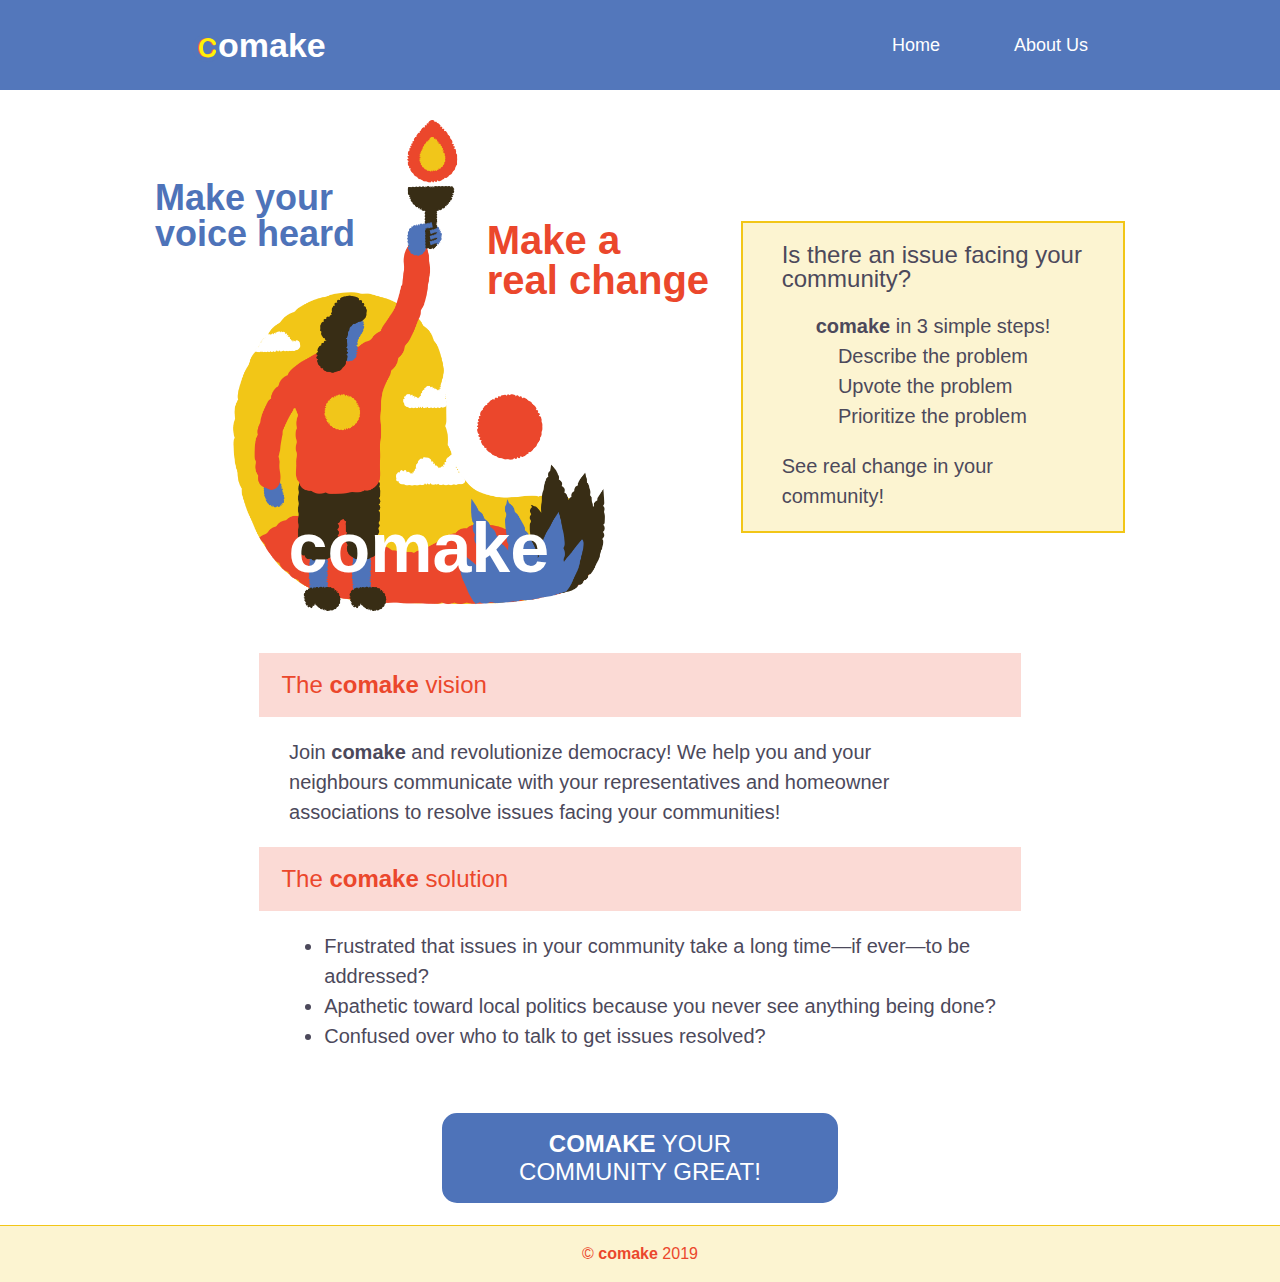
==== commit 8a53a634: "Make link to React app active" ====
--- a/index.html
+++ b/index.html
@@ -80,7 +80,9 @@
     </section>
 
     <section class="login">
-      <button><strong>comake</strong> your community great!</button>
+      <a href="https://co-make.netlify.com/"
+        ><button><strong>comake</strong> your community great!</button></a
+      >
     </section>
 
     <footer>&copy; <strong>comake</strong> 2019</footer>
--- a/css/index.css
+++ b/css/index.css
@@ -1100,12 +1100,13 @@
     margin-right: 2.4rem;
   }
 }
-.login {
+.login a {
   display: flex;
   justify-content: center;
   align-items: center;
-}
-.login button {
+  text-decoration: none;
+}
+.login a button {
   background-color: #4e73b9;
   border: 2px solid #4e73b9;
   width: 80%;
@@ -1121,11 +1122,11 @@
   transition: 0.3s ease-in-out;
 }
 @media (min-width: 500px) {
-  .login button {
+  .login a button {
     font-size: 2.4rem;
   }
 }
-.login button:hover {
+.login a button:hover {
   color: #4e73b9;
   background-color: rgba(78, 115, 185, 0.3);
 }
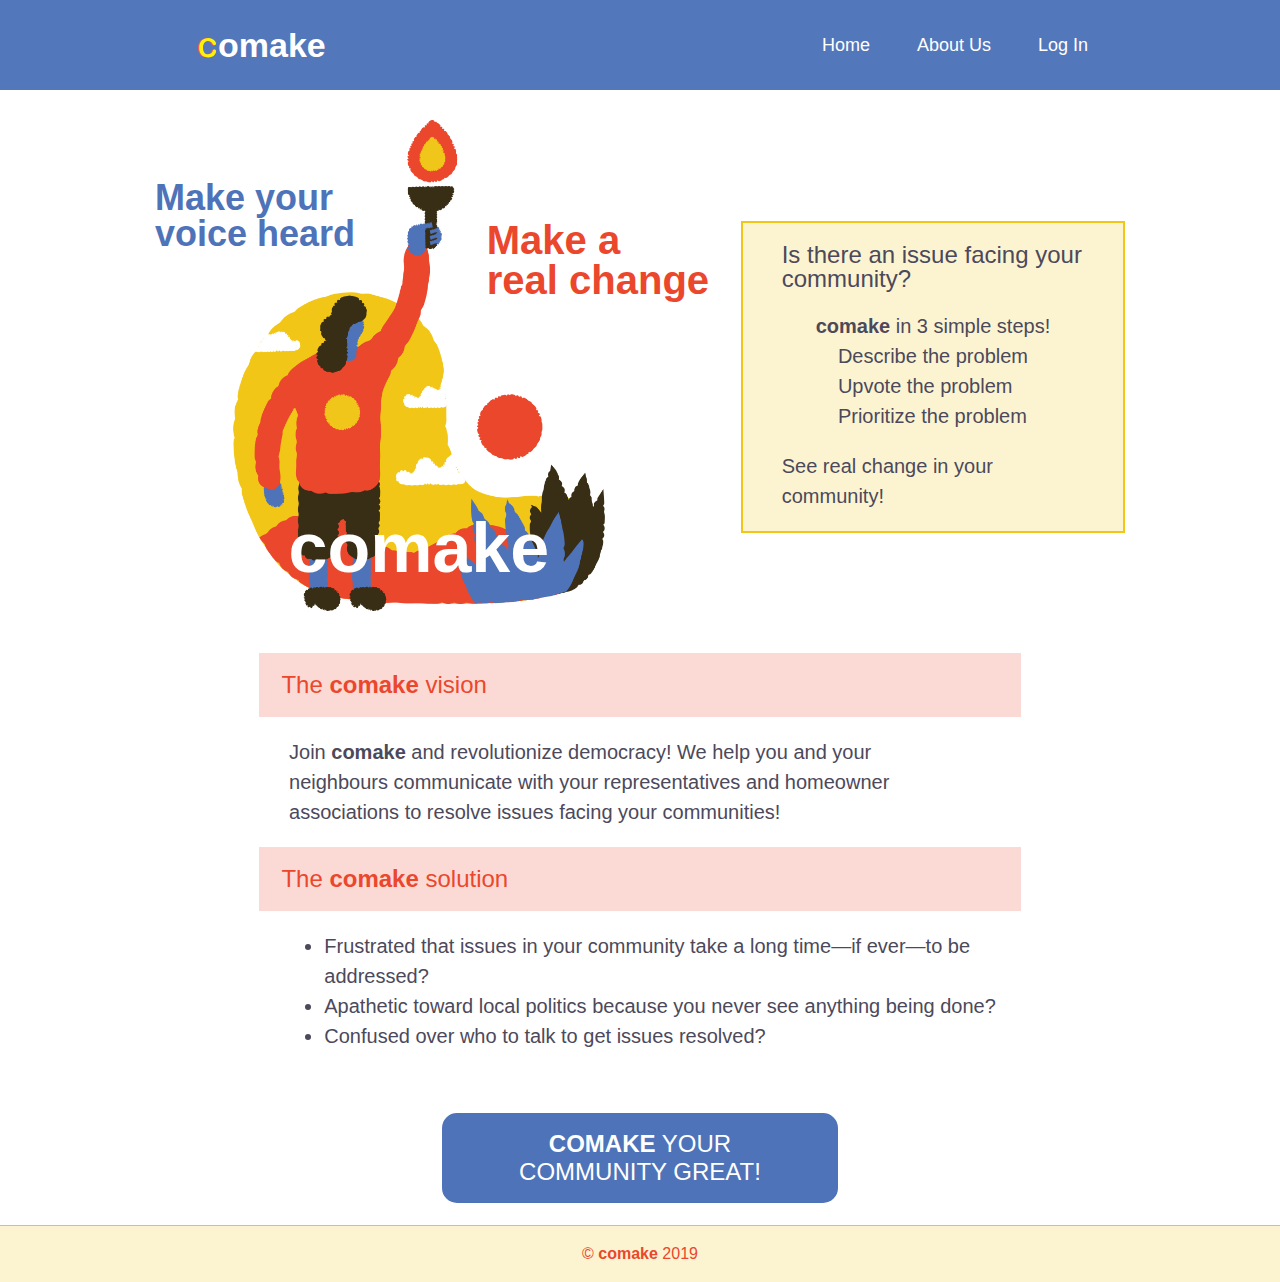
==== commit 5c6a7c57: "Update nav bar with login link" ====
--- a/index.html
+++ b/index.html
@@ -19,6 +19,7 @@
         <nav>
           <a href="index.html">Home</a>
           <a href="aboutus.html">About Us</a>
+          <a href="#">Log In</a>
         </nav>
       </div>
     </header>
--- a/css/index.css
+++ b/css/index.css
@@ -485,14 +485,14 @@
   margin-top: 6px;
 }
 .nav-color .nav nav {
-  width: 50%;
+  width: 250px;
   display: flex;
   justify-content: space-between;
   margin-bottom: 1rem;
 }
 @media (min-width: 500px) {
   .nav-color .nav nav {
-    width: 200px;
+    width: 270px;
     margin-bottom: 0;
   }
 }
